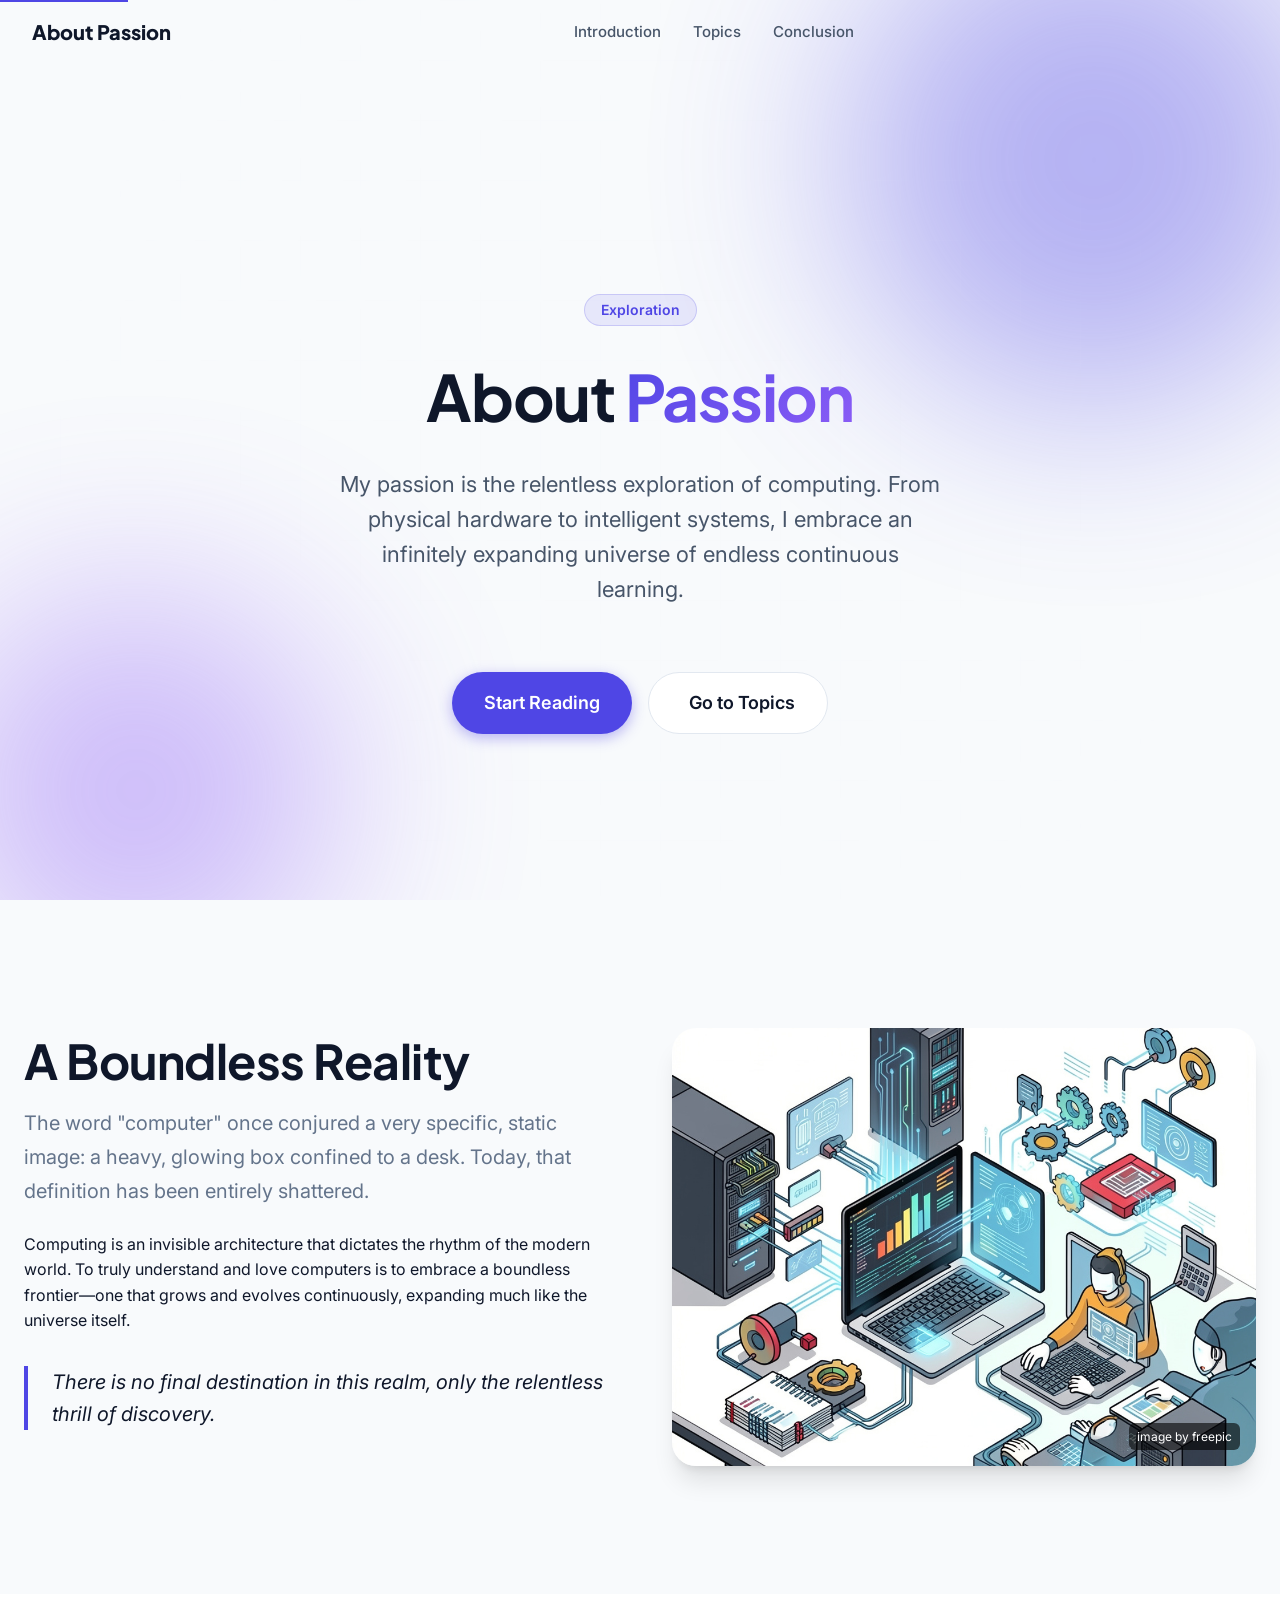
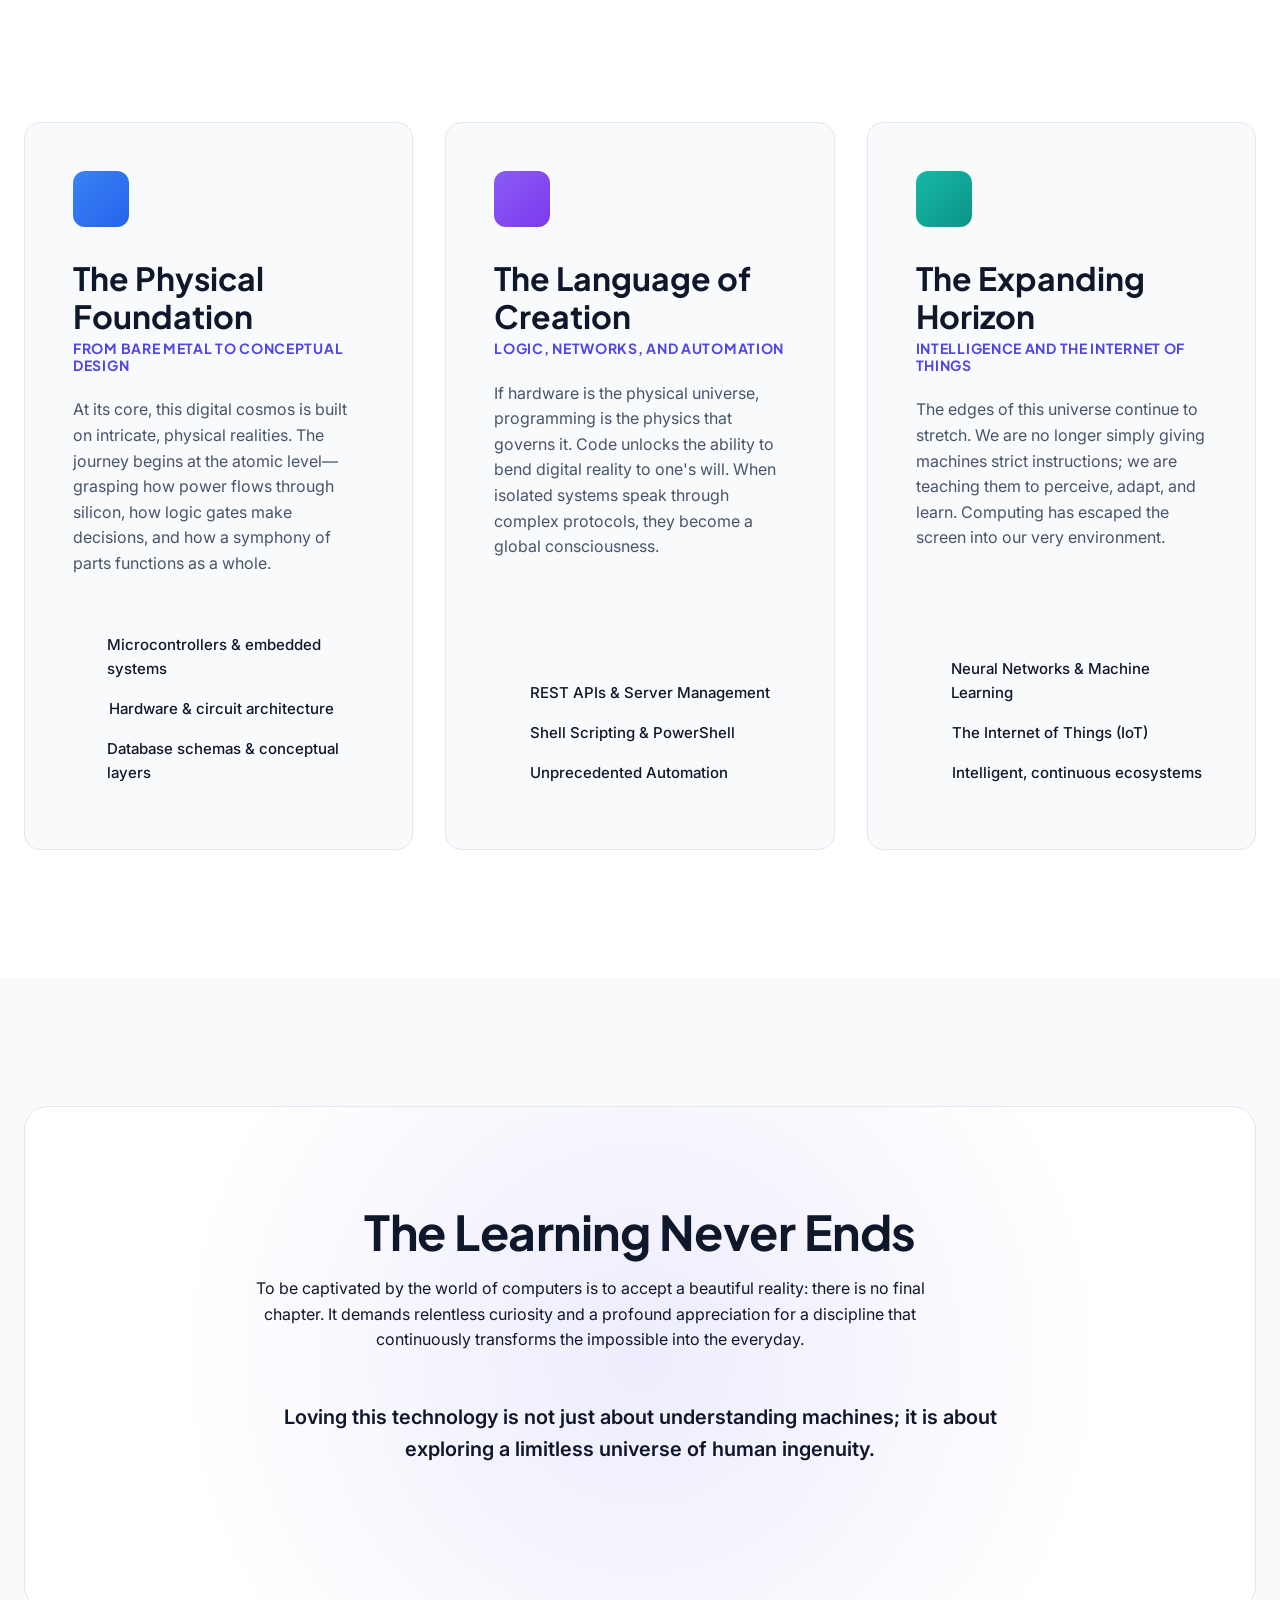
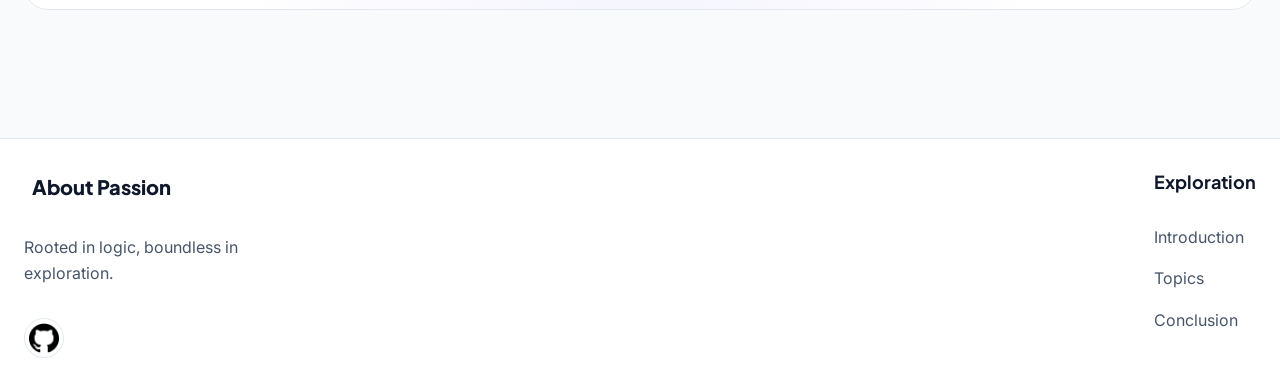
==== index.html @ 7f1cd05e "initial commit" ====
<!DOCTYPE html>
<html lang="en">
<head>
    <meta charset="UTF-8">
    <meta name="viewport" content="width=device-width, initial-scale=1.0">
    <meta
name="description"
content="Explore why computing became my passion, from hardware and embedded systems to programming, artificial intelligence, and lifelong learning in technology.">
    
<link
rel="canonical"
href="https://shamil-tp.github.io/REPOSITORY_NAME/">
    <title>
My Passion for Computing | Exploring Hardware, Programming & AI
</title>


    <!-- Fonts -->
    <link rel="preconnect" href="https://fonts.googleapis.com">
    <link rel="preconnect" href="https://fonts.gstatic.com" crossorigin>
    <link href="https://fonts.googleapis.com/css2?family=Inter:wght@400;500;600&family=Plus+Jakarta+Sans:wght@500;600;700;800&display=swap" rel="stylesheet">
    
    <!-- Icons (Lucide via CDN) -->
    <script src="https://unpkg.com/lucide@latest"></script>

    <!-- Styles -->
    <link rel="stylesheet" href="css/style.css">
    

</head>
<body>
    <!-- Theme Switcher & Accessibility -->
    <a href="#main-content" class="skip-link">Skip to content</a>

    <!-- Header -->
    <header class="header" id="header">
        <div class="container header-container">
            <a href="#" class="logo" aria-label="Home">
                <i data-lucide="cpu" class="logo-icon"></i>
                <span class="logo-text">About Passion</span>
            </a>
            
            <nav class="nav-menu" id="nav-menu" aria-label="Main Navigation">
                <ul class="nav-list">
                    <li><a href="#about" class="nav-link">Introduction</a></li>
                    <li><a href="#features" class="nav-link">Topics</a></li>
                    <li><a href="#join" class="nav-link">Conclusion</a></li>
                </ul>
            </nav>
            
            <div class="header-actions">

                <button class="mobile-menu-btn" id="mobile-menu-btn" aria-label="Toggle Menu" aria-expanded="false">
                    <i data-lucide="menu" class="menu-open-icon"></i>
                    <i data-lucide="x" class="menu-close-icon" style="display: none;"></i>
                </button>
            </div>
        </div>
    </header>

    <main id="main-content">
        <!-- Hero Section -->
        <section class="hero">
            <div class="hero-background">
                <div class="glow-orb orb-1"></div>
                <div class="glow-orb orb-2"></div>
                <div class="grid-pattern"></div>
            </div>
            <div class="container hero-container">
                <div class="hero-content">
                    <div class="badge">Exploration</div>
                    <h1 class="hero-title">About<span class="text-gradient"> Passion</span></h1>
                    <p class="hero-subtitle">My passion is the relentless exploration of computing. From physical hardware to intelligent systems, I embrace an infinitely expanding universe of endless continuous learning.</p>
                    <div class="hero-actions">
                        <a href="#about" class="btn btn-primary btn-lg">Start Reading</a>
                        <a href="#foundation" class="btn btn-secondary btn-lg">
                            <i data-lucide="layers"></i>
                            Go to Topics
                        </a>
                    </div>
                </div>
            </div>
        </section>

        <!-- About Section -->
        <section id="about" class="section">
            <div class="container">
                <div class="about-grid">
                    <div class="about-content">
                        <h2 class="section-title">A Boundless Reality</h2>
                        <p class="body-large text-muted">The word "computer" once conjured a very specific, static image: a heavy, glowing box confined to a desk. Today, that definition has been entirely shattered.</p>
                        <p class="body-medium">Computing is an invisible architecture that dictates the rhythm of the modern world. To truly understand and love computers is to embrace a boundless frontier—one that grows and evolves continuously, expanding much like the universe itself.</p>
                        <blockquote class="blockquote">
                            <p>There is no final destination in this realm, only the relentless thrill of discovery.</p>
                        </blockquote>
                    </div>
                    <div class="about-visual">
                        <div class="slideshow">
                            <img src="images/magnific__create-an-image-for-information-technology__79868.png" alt="Information Technology" class="slide active">
                            <img src="images/digital-art-ai-technology-background.jpg" alt="AI Technology" class="slide">
                            <div class="slideshow-caption">image by freepic</div>
                        </div>
                    </div>
                </div>
            </div>
        </section>

        <!-- Features / Pillars Section -->
        <section id="features" class="section section-alternate">
            <div class="container">
                
                <div class="features-grid">
                    <!-- Feature 1 -->
                    <div class="feature-card" id="foundation">
                        <div class="feature-icon-wrapper bg-blue">
                            <i data-lucide="cpu" class="feature-icon"></i>
                        </div>
                        <h3 class="feature-title">The Physical Foundation</h3>
                        <h4 class="feature-subtitle">From Bare Metal to Conceptual Design</h4>
                        <p class="feature-text">At its core, this digital cosmos is built on intricate, physical realities. The journey begins at the atomic level—grasping how power flows through silicon, how logic gates make decisions, and how a symphony of parts functions as a whole.</p>
                        <ul class="feature-list">
                            <li><i data-lucide="check-circle-2"></i> Microcontrollers & embedded systems</li>
                            <li><i data-lucide="check-circle-2"></i> Hardware & circuit architecture</li>
                            <li><i data-lucide="check-circle-2"></i> Database schemas & conceptual layers</li>
                        </ul>
                    </div>

                    <!-- Feature 2 -->
                    <div class="feature-card" id="creation">
                        <div class="feature-icon-wrapper bg-purple">
                            <i data-lucide="code-2" class="feature-icon"></i>
                        </div>
                        <h3 class="feature-title">The Language of Creation</h3>
                        <h4 class="feature-subtitle">Logic, Networks, and Automation</h4>
                        <p class="feature-text">If hardware is the physical universe, programming is the physics that governs it. Code unlocks the ability to bend digital reality to one's will. When isolated systems speak through complex protocols, they become a global consciousness.</p>
                        <ul class="feature-list">
                            <li><i data-lucide="check-circle-2"></i> REST APIs & Server Management</li>
                            <li><i data-lucide="check-circle-2"></i> Shell Scripting & PowerShell</li>
                            <li><i data-lucide="check-circle-2"></i> Unprecedented Automation</li>
                        </ul>
                    </div>

                    <!-- Feature 3 -->
                    <div class="feature-card" id="horizon">
                        <div class="feature-icon-wrapper bg-teal">
                            <i data-lucide="brain-circuit" class="feature-icon"></i>
                        </div>
                        <h3 class="feature-title">The Expanding Horizon</h3>
                        <h4 class="feature-subtitle">Intelligence and the Internet of Things</h4>
                        <p class="feature-text">The edges of this universe continue to stretch. We are no longer simply giving machines strict instructions; we are teaching them to perceive, adapt, and learn. Computing has escaped the screen into our very environment.</p>
                        <ul class="feature-list">
                            <li><i data-lucide="check-circle-2"></i> Neural Networks & Machine Learning</li>
                            <li><i data-lucide="check-circle-2"></i> The Internet of Things (IoT)</li>
                            <li><i data-lucide="check-circle-2"></i> Intelligent, continuous ecosystems</li>
                        </ul>
                    </div>
                </div>
            </div>
        </section>

        <!-- CTA / Conclusion Section -->
        <section id="join" class="section cta-section">
            <div class="container">
                <div class="cta-box">
                    <div class="cta-glow"></div>
                    <div class="cta-content">
                        <h2 class="cta-title">The Learning Never Ends</h2>
                        <p class="cta-description">To be captivated by the world of computers is to accept a beautiful reality: there is no final chapter. It demands relentless curiosity and a profound appreciation for a discipline that continuously transforms the impossible into the everyday.</p>
                        <p class="cta-highlight">Loving this technology is not just about understanding machines; it is about exploring a limitless universe of human ingenuity.</p>

                    </div>
                </div>
            </div>
        </section>
    </main>

    <!-- Footer -->
    <footer class="footer">
        <div class="container">
            <div class="footer-grid">
                <div class="footer-brand">
                    <a href="#" class="logo">
                        <i data-lucide="cpu" class="logo-icon"></i>
                        <span class="logo-text">About Passion</span>
                    </a>
                    <p class="footer-description">Rooted in logic, boundless in exploration.</p>
                    <div class="social-links">
                        <a href="https://github.com/shamil-tp" aria-label="GitHub"><img src="images/github_logo.png" alt="GitHub Logo" style="width: 30px; height: 30px; object-fit: contain;"></a>
                    </div>
                </div>
                
                <div class="footer-links">
                    <h4 class="footer-heading">Exploration</h4>
                    <ul>
                        <li><a href="#about">Introduction</a></li>
                        <li><a href="#features">Topics</a></li>
                        <li><a href="#join">Conclusion</a></li>
                    </ul>
                </div>




        </div>
    </footer>

    <!-- Scripts -->
    <script src="js/script.js"></script>
</body>
</html>
---- css/style.css ----
/* ==========================================================================
   Design System & Variables
   ========================================================================== */
   :root {
    /* Colors - Light Theme */
    --color-primary: #4F46E5; /* Indigo 600 */
    --color-primary-hover: #4338CA;
    --color-secondary: #0ea5e9; /* Sky 500 */
    --color-accent: #8b5cf6; /* Violet 500 */
    
    --color-bg-base: #f8fafc; /* Slate 50 */
    --color-bg-surface: #ffffff;
    --color-bg-elevated: #ffffff;
    
    --color-text-primary: #0f172a; /* Slate 900 */
    --color-text-secondary: #475569; /* Slate 600 */
    --color-text-muted: #64748b; /* Slate 500 */
    
    --color-border: #e2e8f0; /* Slate 200 */
    --color-border-hover: #cbd5e1;

    /* Semantic colors */
    --color-blue: #3b82f6;
    --color-purple: #8b5cf6;
    --color-teal: #14b8a6;
    
    /* Typography */
    --font-sans: 'Inter', system-ui, -apple-system, sans-serif;
    --font-heading: 'Plus Jakarta Sans', system-ui, sans-serif;
    
    /* Spacing System (8px scale) */
    --space-1: 0.5rem;   /* 8px */
    --space-2: 1rem;     /* 16px */
    --space-3: 1.5rem;   /* 24px */
    --space-4: 2rem;     /* 32px */
    --space-6: 3rem;     /* 48px */
    --space-8: 4rem;     /* 64px */
    --space-12: 6rem;    /* 96px */
    --space-16: 8rem;    /* 128px */
    
    /* Radii */
    --radius-sm: 0.375rem;
    --radius-md: 0.5rem;
    --radius-lg: 0.75rem;
    --radius-xl: 1rem;
    --radius-2xl: 1.5rem;
    --radius-full: 9999px;
    
    /* Shadows */
    --shadow-md: 0 4px 6px -1px rgb(0 0 0 / 0.1), 0 2px 4px -2px rgb(0 0 0 / 0.1);
    --shadow-xl: 0 20px 25px -5px rgb(0 0 0 / 0.1), 0 8px 10px -6px rgb(0 0 0 / 0.1);
    
    /* Animations */
    --transition-fast: 150ms cubic-bezier(0.4, 0, 0.2, 1);
    --transition-base: 300ms cubic-bezier(0.4, 0, 0.2, 1);
}

/* ==========================================================================
   Reset & Base Styles
   ========================================================================== */
*, *::before, *::after {
    box-sizing: border-box;
    margin: 0;
    padding: 0;
}

html {
    scroll-behavior: smooth;
    font-size: 16px;
}

body {
    font-family: var(--font-sans);
    background-color: var(--color-bg-base);
    color: var(--color-text-primary);
    line-height: 1.6;
    -webkit-font-smoothing: antialiased;
    -moz-osx-font-smoothing: grayscale;
    transition: background-color var(--transition-base), color var(--transition-base);
    overflow-x: hidden;
}

::selection {
    background-color: var(--color-primary);
    color: white;
}

/* Typography Base */
h1, h2, h3, h4, h5, h6 {
    font-family: var(--font-heading);
    font-weight: 700;
    line-height: 1.2;
    color: var(--color-text-primary);
    margin-bottom: var(--space-2);
}

h1 { font-size: clamp(2.5rem, 5vw, 4.5rem); letter-spacing: -0.02em; }
h2 { font-size: clamp(2rem, 4vw, 3rem); letter-spacing: -0.01em; }
h3 { font-size: clamp(1.5rem, 3vw, 2rem); }
h4 { font-size: clamp(1.25rem, 2vw, 1.5rem); }

p { margin-bottom: var(--space-3); max-width: 70ch; }
.body-large { font-size: 1.25rem; line-height: 1.7; }
.body-medium { font-size: 1rem; }
.body-small { font-size: 0.875rem; }
.text-muted { color: var(--color-text-muted); }
.text-accent { color: var(--color-accent); }
.text-center { text-align: center; }

.text-gradient {
    background: linear-gradient(135deg, var(--color-primary), var(--color-accent));
    -webkit-background-clip: text;
    -webkit-text-fill-color: transparent;
    background-clip: text;
}

a {
    color: var(--color-primary);
    text-decoration: none;
    transition: color var(--transition-fast);
}

a:hover { color: var(--color-primary-hover); }
ul { list-style: none; }
img { max-width: 100%; height: auto; display: block; border-radius: var(--radius-md); }

/* Layout & Containers */
.container {
    width: 100%;
    max-width: 1280px;
    margin: 0 auto;
    padding: 0 var(--space-3);
}

.section { padding: var(--space-16) 0; position: relative; }
.section-alternate { background-color: var(--color-bg-surface); }

/* ==========================================================================
   Components
   ========================================================================== */

/* Buttons */
.btn {
    display: inline-flex;
    align-items: center;
    justify-content: center;
    gap: var(--space-1);
    font-weight: 600;
    font-family: var(--font-sans);
    border-radius: var(--radius-full);
    border: none;
    cursor: pointer;
    transition: all var(--transition-base);
    text-decoration: none;
}

.btn-lg { padding: 1rem 2rem; font-size: 1.125rem; }

.btn-primary {
    background-color: var(--color-primary);
    color: white;
    box-shadow: 0 4px 14px 0 rgba(79, 70, 229, 0.39);
}
.btn-primary:hover {
    background-color: var(--color-primary-hover);
    transform: translateY(-2px);
    box-shadow: 0 6px 20px rgba(79, 70, 229, 0.4);
    color: white;
}

.btn-secondary {
    background-color: var(--color-bg-elevated);
    color: var(--color-text-primary);
    border: 1px solid var(--color-border);
}
.btn-secondary:hover {
    background-color: var(--color-border);
    transform: translateY(-2px);
}

/* Accessibility - Skip Link */
.skip-link {
    position: absolute;
    top: -40px;
    left: 0;
    background: var(--color-primary);
    color: white;
    padding: 8px;
    z-index: 100;
}
.skip-link:focus { top: 0; }

/* ==========================================================================
   Header & Navigation
   ========================================================================== */
.header {
    position: fixed;
    top: 0;
    left: 0;
    right: 0;
    z-index: 50;
    padding: var(--space-2) 0;
    transition: all var(--transition-base);
    background: transparent;
}

.header-container {
    display: flex;
    align-items: center;
    justify-content: space-between;
}

.logo {
    display: flex;
    align-items: center;
    gap: var(--space-1);
    font-family: var(--font-heading);
    font-weight: 800;
    font-size: 1.25rem;
    color: var(--color-text-primary);
    z-index: 60;
}
.logo-icon { color: var(--color-primary); }

.nav-menu { flex: 1; display: flex; justify-content: center; }
.nav-list { display: flex; gap: var(--space-4); }
.nav-link {
    color: var(--color-text-secondary);
    font-weight: 500;
    font-size: 0.9375rem;
    position: relative;
}
.nav-link::after {
    content: '';
    position: absolute;
    bottom: -4px;
    left: 0;
    width: 0%;
    height: 2px;
    background: var(--color-primary);
    transition: width var(--transition-base);
}
.nav-link:hover { color: var(--color-text-primary); }
.nav-link:hover::after, .nav-link.active::after { width: 100%; }
.nav-link.active { color: var(--color-text-primary); }

.header-actions { display: flex; align-items: center; gap: var(--space-2); z-index: 60; }
.mobile-menu-btn {
    background: transparent;
    border: none;
    color: var(--color-text-secondary);
    cursor: pointer;
    padding: 0.5rem;
    border-radius: var(--radius-md);
    transition: all var(--transition-fast);
    display: flex;
    align-items: center;
    justify-content: center;
}
.mobile-menu-btn:hover { background: var(--color-bg-elevated); color: var(--color-text-primary); }


.mobile-menu-btn { display: none; }

/* ==========================================================================
   Hero Section
   ========================================================================== */
.hero {
    min-height: 100vh;
    display: flex;
    align-items: center;
    padding-top: var(--space-16);
    position: relative;
    overflow: hidden;
}

.hero-background {
    position: absolute;
    inset: 0;
    z-index: -1;
    overflow: hidden;
}

.glow-orb {
    position: absolute;
    border-radius: 50%;
    filter: blur(100px);
    opacity: 0.4;
    z-index: 0;
}
.orb-1 { width: 500px; height: 500px; background: var(--color-primary); top: -10%; right: -5%; }
.orb-2 { width: 400px; height: 400px; background: var(--color-accent); bottom: -10%; left: -5%; }

.grid-pattern {
    position: absolute;
    inset: 0;
    background-image: 
        linear-gradient(to right, var(--color-border) 1px, transparent 1px),
        linear-gradient(to bottom, var(--color-border) 1px, transparent 1px);
    background-size: 60px 60px;
    opacity: 0.05;
    mask-image: radial-gradient(circle at center, black, transparent 80%);
    -webkit-mask-image: radial-gradient(circle at center, black, transparent 80%);
}

.hero-container {
    display: flex;
    flex-direction: column;
    align-items: center;
    text-align: center;
    position: relative;
    z-index: 1;
}

.hero-content { max-width: 800px; }

.badge {
    display: inline-block;
    padding: 0.25rem 1rem;
    border-radius: var(--radius-full);
    background: rgba(79, 70, 229, 0.1);
    color: var(--color-primary);
    font-size: 0.875rem;
    font-weight: 600;
    margin-bottom: var(--space-4);
    border: 1px solid rgba(79, 70, 229, 0.2);
}


.hero-subtitle { margin: var(--space-4) auto var(--space-8); font-size: clamp(1.125rem, 2vw, 1.375rem); color: var(--color-text-secondary); max-width: 600px; }
.hero-actions { display: flex; gap: var(--space-2); justify-content: center; flex-wrap: wrap; }

/* ==========================================================================
   About Section
   ========================================================================== */
.about-grid {
    display: grid;
    grid-template-columns: 1fr 1fr;
    gap: var(--space-8);
    align-items: center;
}

/* Slideshow */
.about-visual {
    position: relative;
    width: 100%;
    aspect-ratio: 4 / 3;
    border-radius: var(--radius-2xl);
    overflow: hidden;
    box-shadow: var(--shadow-xl);
}
.slideshow {
    width: 100%;
    height: 100%;
    position: relative;
}
.slide {
    position: absolute;
    top: 0;
    left: 0;
    width: 100%;
    height: 100%;
    object-fit: cover;
    opacity: 0;
    transition: opacity 1s ease-in-out;
}
.slide.active {
    opacity: 1;
}
.slideshow-caption {
    position: absolute;
    bottom: var(--space-2);
    right: var(--space-2);
    background: rgba(0, 0, 0, 0.6);
    color: white;
    padding: 4px 8px;
    border-radius: var(--radius-sm);
    font-size: 0.75rem;
    z-index: 10;
}

.blockquote {
    border-left: 4px solid var(--color-primary);
    padding-left: var(--space-3);
    margin: var(--space-4) 0;
    font-style: italic;
    font-size: 1.25rem;
    color: var(--color-text-primary);
}

/* ==========================================================================
   Features Section
   ========================================================================== */

.features-grid {
    display: grid;
    grid-template-columns: repeat(auto-fit, minmax(320px, 1fr));
    gap: var(--space-4);
}

.feature-card {
    background: var(--color-bg-base);
    border-radius: var(--radius-xl);
    padding: var(--space-6);
    border: 1px solid var(--color-border);
    transition: all var(--transition-base);
    display: flex;
    flex-direction: column;
    height: 100%;
}
.feature-card:hover {
    transform: translateY(-8px);
    box-shadow: var(--shadow-xl);
    border-color: var(--color-border-hover);
}

.feature-icon-wrapper {
    width: 56px;
    height: 56px;
    border-radius: var(--radius-lg);
    display: flex;
    align-items: center;
    justify-content: center;
    margin-bottom: var(--space-4);
    color: white;
}
.bg-blue { background: linear-gradient(135deg, var(--color-blue), #2563eb); }
.bg-purple { background: linear-gradient(135deg, var(--color-purple), #7c3aed); }
.bg-teal { background: linear-gradient(135deg, var(--color-teal), #0d9488); }

.feature-title { margin-bottom: 0.25rem; }
.feature-subtitle { font-size: 0.875rem; color: var(--color-primary); text-transform: uppercase; letter-spacing: 0.05em; margin-bottom: var(--space-3); }
.feature-text { flex: 1; color: var(--color-text-secondary); }
.feature-list { margin-top: var(--space-4); }
.feature-list li { display: flex; align-items: center; gap: var(--space-2); margin-bottom: var(--space-2); font-size: 0.9375rem; font-weight: 500; color: var(--color-text-primary); }
.feature-list i { color: var(--color-primary); width: 20px; height: 20px; }

/* ==========================================================================
   CTA Section
   ========================================================================== */
.cta-section { padding-bottom: var(--space-16); }
.cta-box {
    background: var(--color-bg-elevated);
    border-radius: var(--radius-2xl);
    padding: var(--space-12) var(--space-6);
    text-align: center;
    position: relative;
    overflow: hidden;
    border: 1px solid var(--color-border);
}

.cta-glow {
    position: absolute;
    inset: 0;
    background: radial-gradient(circle at center, rgba(79, 70, 229, 0.1) 0%, transparent 70%);
    pointer-events: none;
}

.cta-content { position: relative; z-index: 1; max-width: 800px; margin: 0 auto; }
.cta-highlight { font-size: 1.25rem; font-weight: 600; color: var(--color-text-primary); margin: var(--space-6) 0; }

/* ==========================================================================
   Footer
   ========================================================================== */
.footer {
    background: var(--color-bg-surface);
    border-top: 1px solid var(--color-border);
    padding: var(--space-4) 0;
}

.footer-grid {
    display: flex;
    justify-content: space-between;
    align-items: flex-start;
    flex-wrap: wrap;
    gap: var(--space-8);
    margin-bottom: 0;
}

.footer-description { color: var(--color-text-secondary); margin: var(--space-4) 0; max-width: 300px; }
.social-links { display: flex; gap: var(--space-2); }
.social-links a {
    width: 40px;
    height: 40px;
    border-radius: var(--radius-full);
    background: var(--color-bg-elevated);
    display: flex;
    align-items: center;
    justify-content: center;
    color: var(--color-text-secondary);
    border: 1px solid var(--color-border);
}
.social-links a:hover { background: var(--color-primary); color: white; border-color: var(--color-primary); }

.footer-heading { font-size: 1.125rem; margin-bottom: var(--space-4); }
.footer-links ul { display: flex; flex-direction: column; gap: var(--space-2); }
.footer-links a { color: var(--color-text-secondary); }
.footer-links a:hover { color: var(--color-primary); padding-left: 4px; }



/* ==========================================================================
   Responsive Design
   ========================================================================== */
@media (max-width: 1024px) {
    h1 { font-size: clamp(2.5rem, 6vw, 3.5rem); }
    .about-grid { grid-template-columns: 1fr; gap: var(--space-6); text-align: center; }
    .blockquote { text-align: left; }
}

@media (max-width: 768px) {
    .mobile-menu-btn { display: flex; }
    
    .nav-menu {
        position: absolute;
        top: 100%;
        left: 0;
        right: 0;
        background: var(--color-bg-surface);
        padding: var(--space-4);
        border-bottom: 1px solid var(--color-border);
        box-shadow: var(--shadow-md);
        display: none;
        flex-direction: column;
    }
    .nav-menu.active { display: flex; }
    .nav-list { flex-direction: column; align-items: center; gap: var(--space-4); }
    
    .hero-actions { flex-direction: column; width: 100%; max-width: 300px; margin: 0 auto; }
    .hero-actions .btn { width: 100%; }
    
    .footer-grid { flex-direction: column; text-align: center; align-items: center; }
}
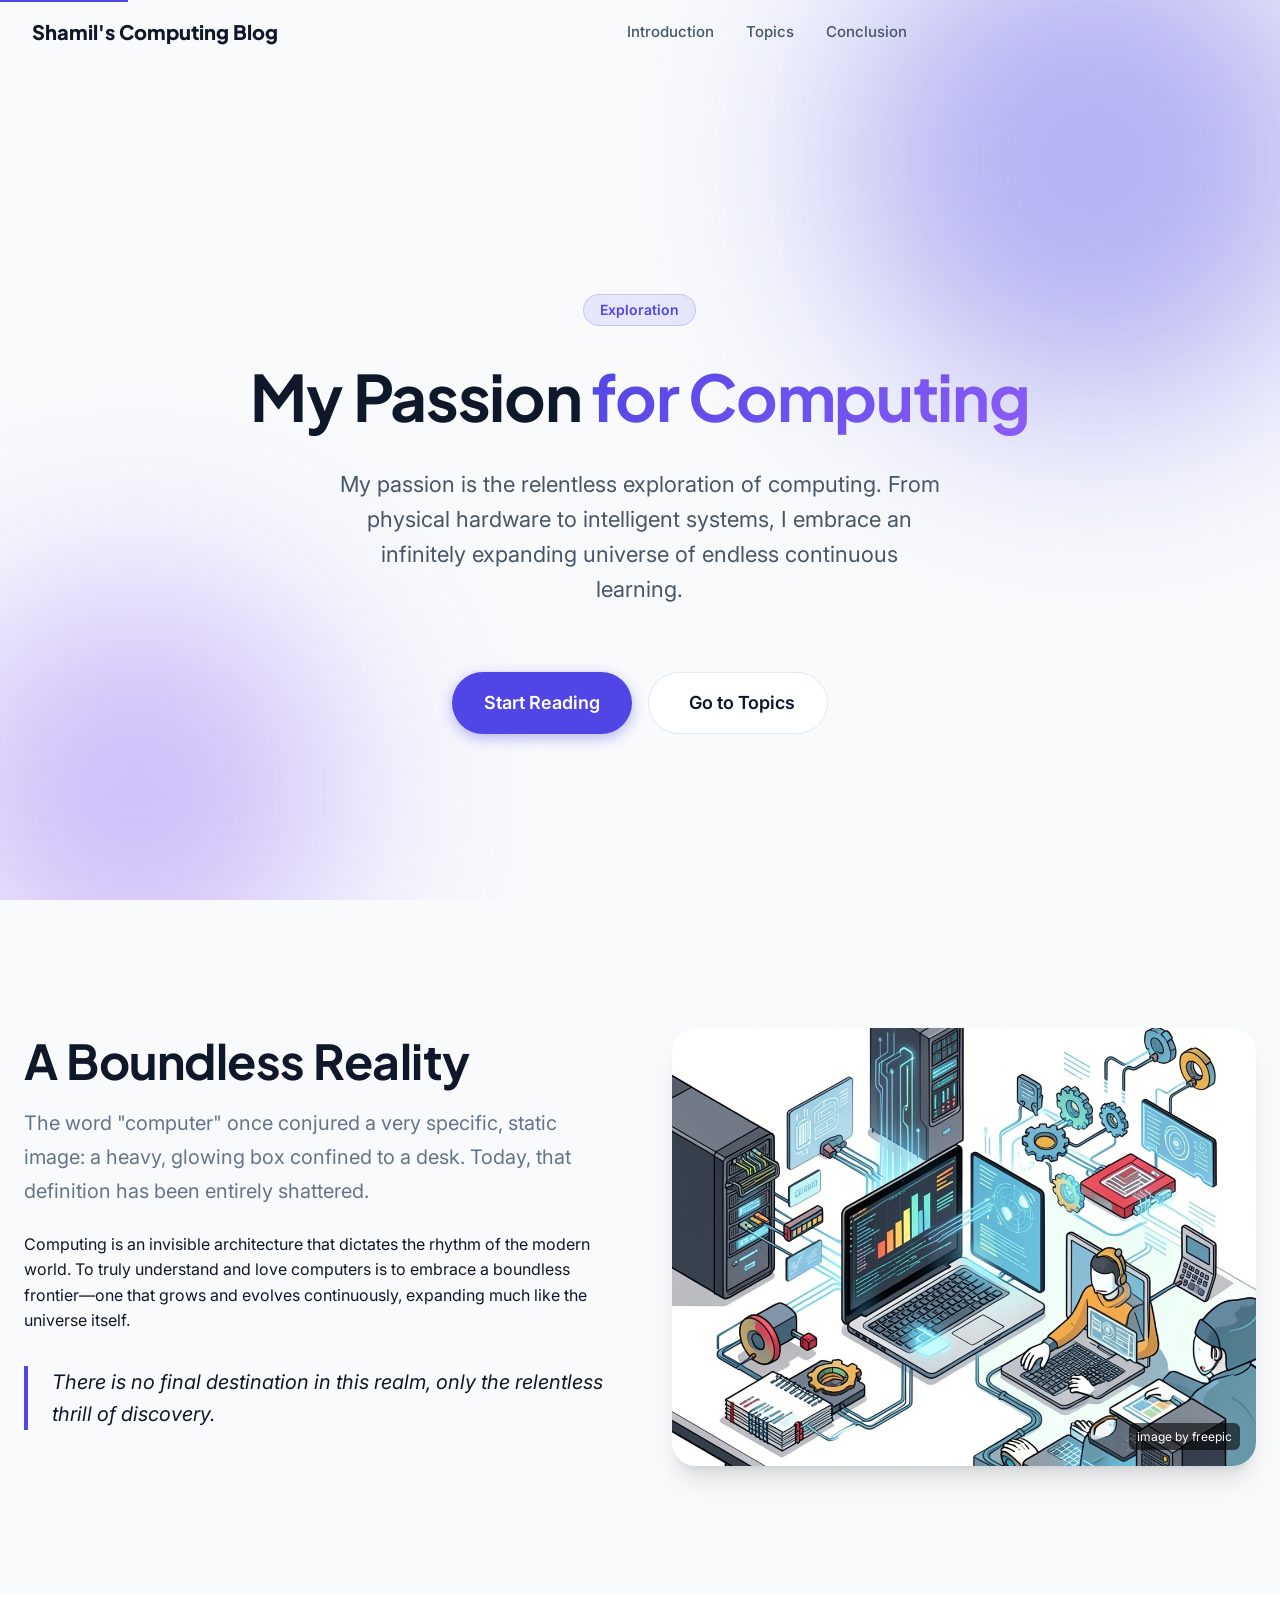
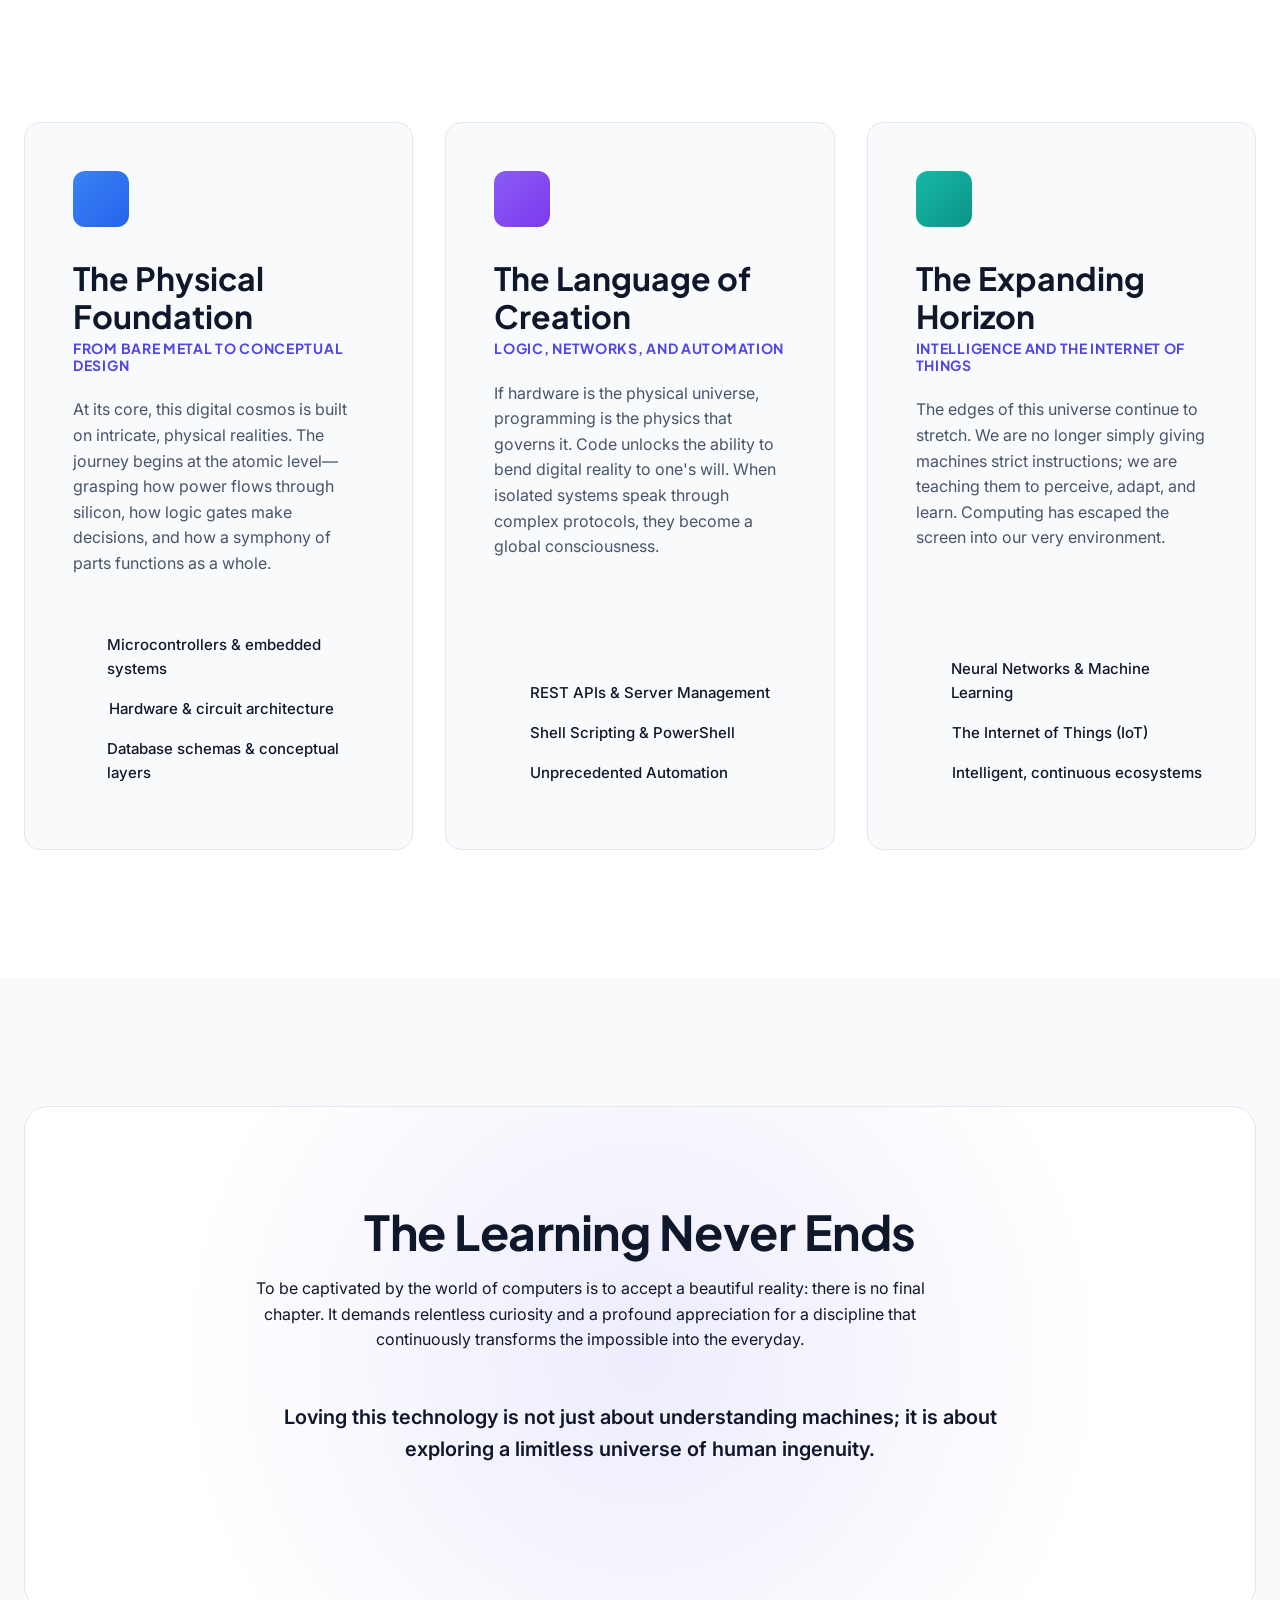
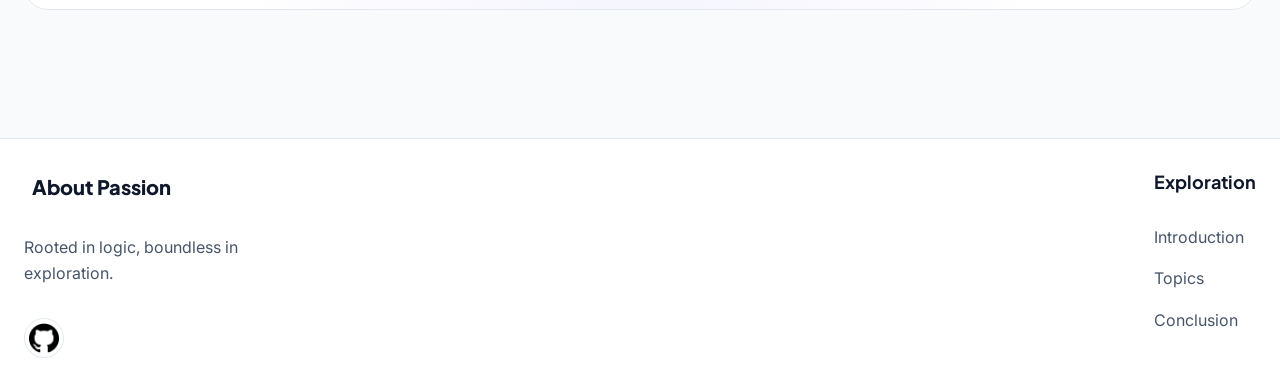
==== commit 18f973c6: "open graph" ====
--- a/index.html
+++ b/index.html
@@ -1,6 +1,11 @@
 <!DOCTYPE html>
 <html lang="en">
 <head>
+
+<title>
+My Passion for Computing | Exploring Hardware, Programming & AI
+</title>
+
     <meta charset="UTF-8">
     <meta name="viewport" content="width=device-width, initial-scale=1.0">
     <meta
@@ -9,11 +14,42 @@
     
 <link
 rel="canonical"
-href="https://shamil-tp.github.io/REPOSITORY_NAME/">
-    <title>
-My Passion for Computing | Exploring Hardware, Programming & AI
-</title>
-
+href="https://shamil-tp.github.io/my-passion/">
+    
+<link
+rel="icon"
+type="image/png"
+href="images/favicon.png">
+<meta
+name="robots"
+content="index, follow">
+<meta
+name="author"
+content="Shamil TP">
+<meta
+name="theme-color"
+content="#0f172a">
+
+<meta property="og:title"
+content="My Passion for Computing">
+
+<meta property="og:description"
+content="Explore how hardware, programming, artificial intelligence, and lifelong learning shaped my passion for computing.">
+
+<meta property="og:image"
+content="https://shamil-tp.github.io/my-passion/images/social-cover.png">
+
+<meta property="og:url"
+content="https://shamil-tp.github.io/my-passion/">
+
+<meta property="og:type"
+content="article">
+
+<meta property="og:site_name"
+content="Shamil's Blog">
+
+<meta property="og:locale"
+content="en_US">
 
     <!-- Fonts -->
     <link rel="preconnect" href="https://fonts.googleapis.com">
@@ -37,7 +73,7 @@
         <div class="container header-container">
             <a href="#" class="logo" aria-label="Home">
                 <i data-lucide="cpu" class="logo-icon"></i>
-                <span class="logo-text">About Passion</span>
+                <span class="logo-text">Shamil's Computing Blog</span>
             </a>
             
             <nav class="nav-menu" id="nav-menu" aria-label="Main Navigation">
@@ -69,7 +105,7 @@
             <div class="container hero-container">
                 <div class="hero-content">
                     <div class="badge">Exploration</div>
-                    <h1 class="hero-title">About<span class="text-gradient"> Passion</span></h1>
+                    <h1 class="hero-title">My Passion<span class="text-gradient"> for Computing</span></h1>
                     <p class="hero-subtitle">My passion is the relentless exploration of computing. From physical hardware to intelligent systems, I embrace an infinitely expanding universe of endless continuous learning.</p>
                     <div class="hero-actions">
                         <a href="#about" class="btn btn-primary btn-lg">Start Reading</a>
